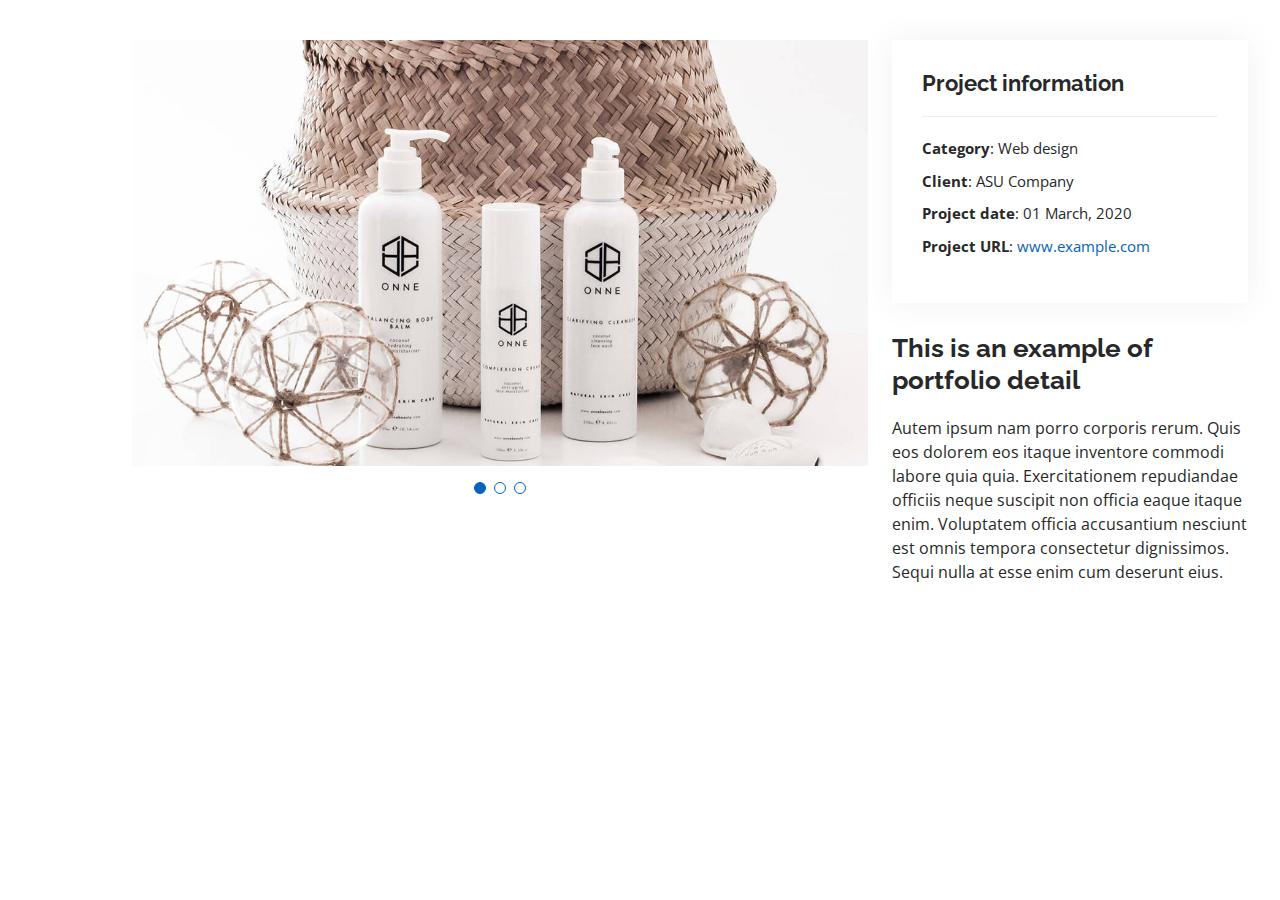
==== portfolio-details.html @ c488047a "added templetes" ====
<!DOCTYPE html>
<html lang="en">

<head>
  <meta charset="utf-8">
  <meta content="width=device-width, initial-scale=1.0" name="viewport">

  <title>Portfolio Details - Personal Bootstrap Template</title>
  <meta content="" name="description">
  <meta content="" name="keywords">

  <!-- Favicons -->
  <link href="assets/img/favicon.png" rel="icon">
  <link href="assets/img/apple-touch-icon.png" rel="apple-touch-icon">

  <!-- Google Fonts -->
  <link href="https://fonts.googleapis.com/css?family=Open+Sans:300,300i,400,400i,600,600i,700,700i|Raleway:300,300i,400,400i,500,500i,600,600i,700,700i|Poppins:300,300i,400,400i,500,500i,600,600i,700,700i" rel="stylesheet">

  <!-- Vendor CSS Files -->
  <link href="assets/vendor/aos/aos.css" rel="stylesheet">
  <link href="assets/vendor/bootstrap/css/bootstrap.min.css" rel="stylesheet">
  <link href="assets/vendor/bootstrap-icons/bootstrap-icons.css" rel="stylesheet">
  <link href="assets/vendor/boxicons/css/boxicons.min.css" rel="stylesheet">
  <link href="assets/vendor/glightbox/css/glightbox.min.css" rel="stylesheet">
  <link href="assets/vendor/swiper/swiper-bundle.min.css" rel="stylesheet">

  <!-- Template Main CSS File -->
  <link href="assets/css/style.css" rel="stylesheet">

  <!-- =======================================================
  * Template Name: MyResume - v4.7.0
  * Template URL: https://bootstrapmade.com/free-html-bootstrap-template-my-resume/
  * Author: BootstrapMade.com
  * License: https://bootstrapmade.com/license/
  ======================================================== -->
</head>

<body>

  <main id="main">

    <!-- ======= Portfolio Details Section ======= -->
    <section id="portfolio-details" class="portfolio-details">
      <div class="container">

        <div class="row gy-4">

          <div class="col-lg-8">
            <div class="portfolio-details-slider swiper">
              <div class="swiper-wrapper align-items-center">

                <div class="swiper-slide">
                  <img src="assets/img/portfolio/portfolio-details-1.jpg" alt="">
                </div>

                <div class="swiper-slide">
                  <img src="assets/img/portfolio/portfolio-details-2.jpg" alt="">
                </div>

                <div class="swiper-slide">
                  <img src="assets/img/portfolio/portfolio-details-3.jpg" alt="">
                </div>

              </div>
              <div class="swiper-pagination"></div>
            </div>
          </div>

          <div class="col-lg-4">
            <div class="portfolio-info">
              <h3>Project information</h3>
              <ul>
                <li><strong>Category</strong>: Web design</li>
                <li><strong>Client</strong>: ASU Company</li>
                <li><strong>Project date</strong>: 01 March, 2020</li>
                <li><strong>Project URL</strong>: <a href="#">www.example.com</a></li>
              </ul>
            </div>
            <div class="portfolio-description">
              <h2>This is an example of portfolio detail</h2>
              <p>
                Autem ipsum nam porro corporis rerum. Quis eos dolorem eos itaque inventore commodi labore quia quia. Exercitationem repudiandae officiis neque suscipit non officia eaque itaque enim. Voluptatem officia accusantium nesciunt est omnis tempora consectetur dignissimos. Sequi nulla at esse enim cum deserunt eius.
              </p>
            </div>
          </div>

        </div>

      </div>
    </section><!-- End Portfolio Details Section -->

  </main><!-- End #main -->

  <div id="preloader"></div>
  <a href="#" class="back-to-top d-flex align-items-center justify-content-center"><i class="bi bi-arrow-up-short"></i></a>

  <!-- Vendor JS Files -->
  <script src="assets/vendor/purecounter/purecounter.js"></script>
  <script src="assets/vendor/aos/aos.js"></script>
  <script src="assets/vendor/bootstrap/js/bootstrap.bundle.min.js"></script>
  <script src="assets/vendor/glightbox/js/glightbox.min.js"></script>
  <script src="assets/vendor/isotope-layout/isotope.pkgd.min.js"></script>
  <script src="assets/vendor/swiper/swiper-bundle.min.js"></script>
  <script src="assets/vendor/typed.js/typed.min.js"></script>
  <script src="assets/vendor/waypoints/noframework.waypoints.js"></script>
  <script src="assets/vendor/php-email-form/validate.js"></script>

  <!-- Template Main JS File -->
  <script src="assets/js/main.js"></script>

</body>

</html>
---- assets/css/style.css ----
/**
* Template Name: MyResume - v4.7.0
* Template URL: https://bootstrapmade.com/free-html-bootstrap-template-my-resume/
* Author: BootstrapMade.com
* License: https://bootstrapmade.com/license/
*/

/*--------------------------------------------------------------
# General
--------------------------------------------------------------*/
body {
  font-family: "Open Sans", sans-serif;
  color: #272829;
}

a {
  color: #0563bb;
  text-decoration: none;
}

a:hover {
  color: #067ded;
  text-decoration: none;
}

h1, h2, h3, h4, h5, h6 {
  font-family: "Raleway", sans-serif;
}

/*--------------------------------------------------------------
# Back to top button
--------------------------------------------------------------*/
.back-to-top {
  position: fixed;
  visibility: hidden;
  opacity: 0;
  right: 15px;
  bottom: 15px;
  z-index: 996;
  background: #0563bb;
  width: 40px;
  height: 40px;
  border-radius: 50px;
  transition: all 0.4s;
}
.back-to-top i {
  font-size: 28px;
  color: #fff;
  line-height: 0;
}
.back-to-top:hover {
  background: #0678e3;
  color: #fff;
}
.back-to-top.active {
  visibility: visible;
  opacity: 1;
}

/*--------------------------------------------------------------
# Preloader
--------------------------------------------------------------*/
#preloader {
  position: fixed;
  top: 0;
  left: 0;
  right: 0;
  bottom: 0;
  z-index: 9999;
  overflow: hidden;
  background: #fff;
}

#preloader:before {
  content: "";
  position: fixed;
  top: calc(50% - 30px);
  left: calc(50% - 30px);
  border: 6px solid #0563bb;
  border-top-color: #fff;
  border-bottom-color: #fff;
  border-radius: 50%;
  width: 60px;
  height: 60px;
  -webkit-animation: animate-preloader 1s linear infinite;
  animation: animate-preloader 1s linear infinite;
}

@-webkit-keyframes animate-preloader {
  0% {
    transform: rotate(0deg);
  }
  100% {
    transform: rotate(360deg);
  }
}

@keyframes animate-preloader {
  0% {
    transform: rotate(0deg);
  }
  100% {
    transform: rotate(360deg);
  }
}
/*--------------------------------------------------------------
# Disable aos animation delay on mobile devices
--------------------------------------------------------------*/
@media screen and (max-width: 768px) {
  [data-aos-delay] {
    transition-delay: 0 !important;
  }
}
/*--------------------------------------------------------------
# Header
--------------------------------------------------------------*/
#header {
  position: fixed;
  top: 0;
  left: 0;
  bottom: 0;
  z-index: 9997;
  transition: all 0.5s;
  padding: 15px;
  overflow-y: auto;
}
@media (max-width: 992px) {
  #header {
    width: 300px;
    background: #fff;
    border-right: 1px solid #e6e9ec;
    left: -300px;
  }
}

@media (min-width: 992px) {
  #main {
    margin-left: 100px;
  }
}
/*--------------------------------------------------------------
# Navigation Menu
--------------------------------------------------------------*/
/**
* Desktop Navigation 
*/
.nav-menu {
  padding: 0;
  display: block;
}
.nav-menu * {
  margin: 0;
  padding: 0;
  list-style: none;
}
.nav-menu > ul > li {
  position: relative;
  white-space: nowrap;
}
.nav-menu a, .nav-menu a:focus {
  display: flex;
  align-items: center;
  color: #45505b;
  padding: 10px 18px;
  margin-bottom: 8px;
  transition: 0.3s;
  font-size: 15px;
  border-radius: 50px;
  background: #f2f3f5;
  height: 56px;
  width: 100%;
  overflow: hidden;
  transition: 0.3s;
}
.nav-menu a i, .nav-menu a:focus i {
  font-size: 20px;
}
.nav-menu a span, .nav-menu a:focus span {
  padding: 0 5px 0 7px;
  color: #45505b;
}
@media (min-width: 992px) {
  .nav-menu a, .nav-menu a:focus {
    width: 56px;
  }
  .nav-menu a span, .nav-menu a:focus span {
    display: none;
    color: #fff;
  }
}
.nav-menu a:hover, .nav-menu .active, .nav-menu .active:focus, .nav-menu li:hover > a {
  color: #fff;
  background: #0563bb;
}
.nav-menu a:hover span, .nav-menu .active span, .nav-menu .active:focus span, .nav-menu li:hover > a span {
  color: #fff;
}
.nav-menu a:hover, .nav-menu li:hover > a {
  width: 100%;
  color: #fff;
}
.nav-menu a:hover span, .nav-menu li:hover > a span {
  display: block;
}

/**
* Mobile Navigation 
*/
.mobile-nav-toggle {
  position: fixed;
  right: 10px;
  top: 10px;
  z-index: 9998;
  border: 0;
  background: none;
  font-size: 28px;
  transition: all 0.4s;
  outline: none !important;
  line-height: 0;
  cursor: pointer;
  border-radius: 50px;
  padding: 5px;
}
.mobile-nav-toggle i {
  color: #45505b;
}

.mobile-nav-active {
  overflow: hidden;
}
.mobile-nav-active #header {
  left: 0;
}
.mobile-nav-active .mobile-nav-toggle {
  color: #fff;
  background-color: #0563bb;
}

/*--------------------------------------------------------------
# Hero Section
--------------------------------------------------------------*/
#hero {
  width: 100%;
  height: 100vh;
  background: url("../img/hero-bg.jpg") top right no-repeat;
  background-size: cover;
  position: relative;
}
@media (min-width: 992px) {
  #hero {
    padding-left: 160px;
  }
}
#hero:before {
  content: "";
  background: rgba(255, 255, 255, 0.8);
  position: absolute;
  bottom: 0;
  top: 0;
  left: 0;
  right: 0;
}
#hero h1 {
  margin: 0;
  font-size: 64px;
  font-weight: 700;
  line-height: 56px;
  color: #45505b;
}
#hero p {
  color: #45505b;
  margin: 15px 0 0 0;
  font-size: 26px;
  font-family: "Poppins", sans-serif;
}
#hero p span {
  color: #0563bb;
  letter-spacing: 1px;
}
#hero .social-links {
  margin-top: 30px;
}
#hero .social-links a {
  font-size: 24px;
  display: inline-block;
  color: #45505b;
  line-height: 1;
  margin-right: 20px;
  transition: 0.3s;
}
#hero .social-links a:hover {
  color: #0563bb;
}
@media (max-width: 992px) {
  #hero {
    text-align: center;
  }
  #hero h1 {
    font-size: 32px;
    line-height: 36px;
  }
  #hero p {
    margin-top: 10px;
    font-size: 20px;
    line-height: 24px;
  }
}

/*--------------------------------------------------------------
# Sections General
--------------------------------------------------------------*/
section {
  padding: 60px 0;
  overflow: hidden;
}

.section-title {
  text-align: center;
  padding-bottom: 30px;
}
.section-title h2 {
  font-size: 32px;
  font-weight: bold;
  text-transform: uppercase;
  margin-bottom: 20px;
  padding-bottom: 20px;
  position: relative;
  color: #45505b;
}
.section-title h2::before {
  content: "";
  position: absolute;
  display: block;
  width: 120px;
  height: 1px;
  background: #ddd;
  bottom: 1px;
  left: calc(50% - 60px);
}
.section-title h2::after {
  content: "";
  position: absolute;
  display: block;
  width: 40px;
  height: 3px;
  background: #0563bb;
  bottom: 0;
  left: calc(50% - 20px);
}
.section-title p {
  margin-bottom: 0;
}

/*--------------------------------------------------------------
# About
--------------------------------------------------------------*/
.about .content h3 {
  font-weight: 700;
  font-size: 26px;
  color: #728394;
}
.about .content ul {
  list-style: none;
  padding: 0;
}
.about .content ul li {
  margin-bottom: 20px;
  display: flex;
  align-items: center;
}
.about .content ul strong {
  margin-right: 10px;
}
.about .content ul i {
  font-size: 16px;
  margin-right: 5px;
  color: #0563bb;
  line-height: 0;
}
.about .content p:last-child {
  margin-bottom: 0;
}

/*--------------------------------------------------------------
# Facts
--------------------------------------------------------------*/
.facts .count-box {
  padding: 30px 30px 25px 30px;
  margin-top: 30px;
  width: 100%;
  position: relative;
  text-align: center;
  background: #fff;
}
.facts .count-box i {
  position: absolute;
  top: -25px;
  left: 50%;
  transform: translateX(-50%);
  font-size: 24px;
  background: #0563bb;
  color: #fff;
  border-radius: 50px;
  display: inline-flex;
  align-items: center;
  justify-content: center;
  width: 48px;
  height: 48px;
}
.facts .count-box span {
  font-size: 36px;
  display: block;
  font-weight: 600;
  color: #011426;
}
.facts .count-box p {
  padding: 0;
  margin: 0;
  font-family: "Raleway", sans-serif;
  font-size: 14px;
}

/*--------------------------------------------------------------
# Akills
--------------------------------------------------------------*/
.skills .progress {
  height: 60px;
  display: block;
  background: none;
  border-radius: 0;
}
.skills .progress .skill {
  padding: 10px 0;
  margin: 0;
  text-transform: uppercase;
  display: block;
  font-weight: 600;
  font-family: "Poppins", sans-serif;
  color: #45505b;
}
.skills .progress .skill .val {
  float: right;
  font-style: normal;
}
.skills .progress-bar-wrap {
  background: #f2f3f5;
}
.skills .progress-bar {
  width: 1px;
  height: 10px;
  transition: 0.9s;
  background-color: #0563bb;
}

/*--------------------------------------------------------------
# Resume
--------------------------------------------------------------*/
.resume .resume-title {
  font-size: 26px;
  font-weight: 700;
  margin-top: 20px;
  margin-bottom: 20px;
  color: #45505b;
}
.resume .resume-item {
  padding: 0 0 20px 20px;
  margin-top: -2px;
  border-left: 2px solid #0563bb;
  position: relative;
}
.resume .resume-item h4 {
  line-height: 18px;
  font-size: 18px;
  font-weight: 600;
  text-transform: uppercase;
  font-family: "Poppins", sans-serif;
  color: #0563bb;
  margin-bottom: 10px;
}
.resume .resume-item h5 {
  font-size: 16px;
  background: #f7f8f9;
  padding: 5px 15px;
  display: inline-block;
  font-weight: 600;
  margin-bottom: 10px;
}
.resume .resume-item ul {
  padding-left: 20px;
}
.resume .resume-item ul li {
  padding-bottom: 10px;
}
.resume .resume-item:last-child {
  padding-bottom: 0;
}
.resume .resume-item::before {
  content: "";
  position: absolute;
  width: 16px;
  height: 16px;
  border-radius: 50px;
  left: -9px;
  top: 0;
  background: #fff;
  border: 2px solid #0563bb;
}

/*--------------------------------------------------------------
# Portfolio
--------------------------------------------------------------*/
.portfolio .portfolio-item {
  margin-bottom: 30px;
}
.portfolio #portfolio-flters {
  padding: 0;
  margin: 0 auto 25px auto;
  list-style: none;
  text-align: center;
  background: #fff;
  border-radius: 50px;
  padding: 2px 15px;
}
.portfolio #portfolio-flters li {
  cursor: pointer;
  display: inline-block;
  padding: 10px 15px;
  font-size: 14px;
  font-weight: 600;
  line-height: 1;
  text-transform: uppercase;
  color: #272829;
  margin-bottom: 5px;
  transition: all 0.3s ease-in-out;
}
.portfolio #portfolio-flters li:hover, .portfolio #portfolio-flters li.filter-active {
  color: #0563bb;
}
.portfolio #portfolio-flters li:last-child {
  margin-right: 0;
}
.portfolio .portfolio-wrap {
  transition: 0.3s;
  position: relative;
  overflow: hidden;
  z-index: 1;
  background: rgba(69, 80, 91, 0.8);
}
.portfolio .portfolio-wrap::before {
  content: "";
  background: rgba(255, 255, 255, 0.7);
  position: absolute;
  left: 30px;
  right: 30px;
  top: 30px;
  bottom: 30px;
  transition: all ease-in-out 0.3s;
  z-index: 2;
  opacity: 0;
}
.portfolio .portfolio-wrap .portfolio-info {
  opacity: 0;
  position: absolute;
  top: 0;
  left: 0;
  right: 0;
  bottom: 0;
  text-align: center;
  z-index: 3;
  transition: all ease-in-out 0.3s;
  display: flex;
  flex-direction: column;
  justify-content: center;
  align-items: center;
}
.portfolio .portfolio-wrap .portfolio-info::before {
  display: block;
  content: "";
  width: 48px;
  height: 48px;
  position: absolute;
  top: 35px;
  left: 35px;
  border-top: 3px solid #d7dce1;
  border-left: 3px solid #d7dce1;
  transition: all 0.5s ease 0s;
  z-index: 9994;
}
.portfolio .portfolio-wrap .portfolio-info::after {
  display: block;
  content: "";
  width: 48px;
  height: 48px;
  position: absolute;
  bottom: 35px;
  right: 35px;
  border-bottom: 3px solid #d7dce1;
  border-right: 3px solid #d7dce1;
  transition: all 0.5s ease 0s;
  z-index: 9994;
}
.portfolio .portfolio-wrap .portfolio-info h4 {
  font-size: 20px;
  color: #45505b;
  font-weight: 600;
}
.portfolio .portfolio-wrap .portfolio-info p {
  color: #45505b;
  font-size: 14px;
  text-transform: uppercase;
  padding: 0;
  margin: 0;
}
.portfolio .portfolio-wrap .portfolio-links {
  text-align: center;
  z-index: 4;
}
.portfolio .portfolio-wrap .portfolio-links a {
  color: #45505b;
  margin: 0 2px;
  font-size: 28px;
  display: inline-block;
  transition: 0.3s;
}
.portfolio .portfolio-wrap .portfolio-links a:hover {
  color: #148af9;
}
.portfolio .portfolio-wrap:hover::before {
  top: 0;
  left: 0;
  right: 0;
  bottom: 0;
  opacity: 1;
}
.portfolio .portfolio-wrap:hover .portfolio-info {
  opacity: 1;
}
.portfolio .portfolio-wrap:hover .portfolio-info::before {
  top: 15px;
  left: 15px;
}
.portfolio .portfolio-wrap:hover .portfolio-info::after {
  bottom: 15px;
  right: 15px;
}

/*--------------------------------------------------------------
# Portfolio Details
--------------------------------------------------------------*/
.portfolio-details {
  padding-top: 40px;
}
.portfolio-details .portfolio-details-slider img {
  width: 100%;
}
.portfolio-details .portfolio-details-slider .swiper-pagination {
  margin-top: 20px;
  position: relative;
}
.portfolio-details .portfolio-details-slider .swiper-pagination .swiper-pagination-bullet {
  width: 12px;
  height: 12px;
  background-color: #fff;
  opacity: 1;
  border: 1px solid #0563bb;
}
.portfolio-details .portfolio-details-slider .swiper-pagination .swiper-pagination-bullet-active {
  background-color: #0563bb;
}
.portfolio-details .portfolio-info {
  padding: 30px;
  box-shadow: 0px 0 30px rgba(69, 80, 91, 0.08);
}
.portfolio-details .portfolio-info h3 {
  font-size: 22px;
  font-weight: 700;
  margin-bottom: 20px;
  padding-bottom: 20px;
  border-bottom: 1px solid #eee;
}
.portfolio-details .portfolio-info ul {
  list-style: none;
  padding: 0;
  font-size: 15px;
}
.portfolio-details .portfolio-info ul li + li {
  margin-top: 10px;
}
.portfolio-details .portfolio-description {
  padding-top: 30px;
}
.portfolio-details .portfolio-description h2 {
  font-size: 26px;
  font-weight: 700;
  margin-bottom: 20px;
}
.portfolio-details .portfolio-description p {
  padding: 0;
}

/*--------------------------------------------------------------
# Services
--------------------------------------------------------------*/
.services .icon-box {
  text-align: center;
  padding: 70px 20px 80px 20px;
  transition: all ease-in-out 0.3s;
  background: #fff;
  box-shadow: 0px 5px 90px 0px rgba(110, 123, 131, 0.05);
}
.services .icon-box .icon {
  margin: 0 auto;
  width: 100px;
  height: 100px;
  display: flex;
  align-items: center;
  justify-content: center;
  transition: ease-in-out 0.3s;
  position: relative;
}
.services .icon-box .icon i {
  font-size: 36px;
  transition: 0.5s;
  position: relative;
}
.services .icon-box .icon svg {
  position: absolute;
  top: 0;
  left: 0;
}
.services .icon-box .icon svg path {
  transition: 0.5s;
  fill: #f5f5f5;
}
.services .icon-box h4 {
  font-weight: 600;
  margin: 10px 0 15px 0;
  font-size: 22px;
}
.services .icon-box h4 a {
  color: #45505b;
  transition: ease-in-out 0.3s;
}
.services .icon-box p {
  line-height: 24px;
  font-size: 14px;
  margin-bottom: 0;
}
.services .icon-box:hover {
  border-color: #fff;
  box-shadow: 0px 0 35px 0 rgba(0, 0, 0, 0.08);
}
.services .iconbox-blue i {
  color: #47aeff;
}
.services .iconbox-blue:hover .icon i {
  color: #fff;
}
.services .iconbox-blue:hover .icon path {
  fill: #47aeff;
}
.services .iconbox-orange i {
  color: #ffa76e;
}
.services .iconbox-orange:hover .icon i {
  color: #fff;
}
.services .iconbox-orange:hover .icon path {
  fill: #ffa76e;
}
.services .iconbox-pink i {
  color: #e80368;
}
.services .iconbox-pink:hover .icon i {
  color: #fff;
}
.services .iconbox-pink:hover .icon path {
  fill: #e80368;
}
.services .iconbox-yellow i {
  color: #ffbb2c;
}
.services .iconbox-yellow:hover .icon i {
  color: #fff;
}
.services .iconbox-yellow:hover .icon path {
  fill: #ffbb2c;
}
.services .iconbox-red i {
  color: #ff5828;
}
.services .iconbox-red:hover .icon i {
  color: #fff;
}
.services .iconbox-red:hover .icon path {
  fill: #ff5828;
}
.services .iconbox-teal i {
  color: #11dbcf;
}
.services .iconbox-teal:hover .icon i {
  color: #fff;
}
.services .iconbox-teal:hover .icon path {
  fill: #11dbcf;
}

/*--------------------------------------------------------------
# Testimonials
--------------------------------------------------------------*/
.testimonials .section-header {
  margin-bottom: 40px;
}
.testimonials .testimonials-carousel, .testimonials .testimonials-slider {
  overflow: hidden;
}
.testimonials .testimonial-item {
  text-align: center;
}
.testimonials .testimonial-item .testimonial-img {
  width: 120px;
  border-radius: 50%;
  border: 4px solid #fff;
  margin: 0 auto;
}
.testimonials .testimonial-item h3 {
  font-size: 20px;
  font-weight: bold;
  margin: 10px 0 5px 0;
  color: #111;
}
.testimonials .testimonial-item h4 {
  font-size: 14px;
  color: #999;
  margin: 0 0 15px 0;
}
.testimonials .testimonial-item .quote-icon-left, .testimonials .testimonial-item .quote-icon-right {
  color: #90c8fc;
  font-size: 26px;
}
.testimonials .testimonial-item .quote-icon-left {
  display: inline-block;
  left: -5px;
  position: relative;
}
.testimonials .testimonial-item .quote-icon-right {
  display: inline-block;
  right: -5px;
  position: relative;
  top: 10px;
}
.testimonials .testimonial-item p {
  font-style: italic;
  margin: 0 auto 15px auto;
}
.testimonials .swiper-pagination {
  margin-top: 20px;
  position: relative;
}
.testimonials .swiper-pagination .swiper-pagination-bullet {
  width: 12px;
  height: 12px;
  background-color: #fff;
  opacity: 1;
  border: 1px solid #0563bb;
}
.testimonials .swiper-pagination .swiper-pagination-bullet-active {
  background-color: #0563bb;
}
@media (min-width: 992px) {
  .testimonials .testimonial-item p {
    width: 80%;
  }
}

/*--------------------------------------------------------------
# Contact
--------------------------------------------------------------*/
.contact .info {
  width: 100%;
  background: #fff;
}
.contact .info i {
  font-size: 20px;
  color: #0563bb;
  float: left;
  width: 44px;
  height: 44px;
  background: #eef7ff;
  display: flex;
  justify-content: center;
  align-items: center;
  border-radius: 50px;
  transition: all 0.3s ease-in-out;
}
.contact .info h4 {
  padding: 0 0 0 60px;
  font-size: 22px;
  font-weight: 600;
  margin-bottom: 5px;
  color: #45505b;
}
.contact .info p {
  padding: 0 0 0 60px;
  margin-bottom: 0;
  font-size: 14px;
  color: #728394;
}
.contact .info .email, .contact .info .phone {
  margin-top: 40px;
}
.contact .info .email:hover i, .contact .info .address:hover i, .contact .info .phone:hover i {
  background: #0563bb;
  color: #fff;
}
.contact .php-email-form {
  width: 100%;
  background: #fff;
}
.contact .php-email-form .form-group {
  padding-bottom: 8px;
}
.contact .php-email-form .error-message {
  display: none;
  color: #fff;
  background: #ed3c0d;
  text-align: left;
  padding: 15px;
  font-weight: 600;
}
.contact .php-email-form .error-message br + br {
  margin-top: 25px;
}
.contact .php-email-form .sent-message {
  display: none;
  color: #fff;
  background: #18d26e;
  text-align: center;
  padding: 15px;
  font-weight: 600;
}
.contact .php-email-form .loading {
  display: none;
  background: #fff;
  text-align: center;
  padding: 15px;
}
.contact .php-email-form .loading:before {
  content: "";
  display: inline-block;
  border-radius: 50%;
  width: 24px;
  height: 24px;
  margin: 0 10px -6px 0;
  border: 3px solid #18d26e;
  border-top-color: #eee;
  -webkit-animation: animate-loading 1s linear infinite;
  animation: animate-loading 1s linear infinite;
}
.contact .php-email-form input, .contact .php-email-form textarea {
  border-radius: 4px;
  box-shadow: none;
  font-size: 14px;
}
.contact .php-email-form input {
  height: 44px;
}
.contact .php-email-form textarea {
  padding: 10px 12px;
}
.contact .php-email-form button[type=submit] {
  background: #0563bb;
  border: 0;
  padding: 10px 35px;
  color: #fff;
  transition: 0.4s;
  border-radius: 50px;
}
.contact .php-email-form button[type=submit]:hover {
  background: #0678e3;
}
@-webkit-keyframes animate-loading {
  0% {
    transform: rotate(0deg);
  }
  100% {
    transform: rotate(360deg);
  }
}
@keyframes animate-loading {
  0% {
    transform: rotate(0deg);
  }
  100% {
    transform: rotate(360deg);
  }
}

/*--------------------------------------------------------------
# Footer
--------------------------------------------------------------*/
#footer {
  background: #f7f8f9;
  color: #45505b;
  font-size: 14px;
  text-align: center;
  padding: 30px 0;
}
#footer h3 {
  font-size: 36px;
  font-weight: 700;
  position: relative;
  font-family: "Poppins", sans-serif;
  padding: 0;
  margin: 0 0 15px 0;
}
#footer p {
  font-size: 15;
  font-style: italic;
  padding: 0;
  margin: 0 0 40px 0;
}
#footer .social-links {
  margin: 0 0 40px 0;
}
#footer .social-links a {
  font-size: 18px;
  display: inline-block;
  background: #0563bb;
  color: #fff;
  line-height: 1;
  padding: 8px 0;
  margin-right: 4px;
  border-radius: 50%;
  text-align: center;
  width: 36px;
  height: 36px;
  transition: 0.3s;
}
#footer .social-links a:hover {
  background: #0678e3;
  color: #fff;
  text-decoration: none;
}
#footer .copyright {
  margin: 0 0 5px 0;
}
#footer .credits {
  font-size: 13px;
}
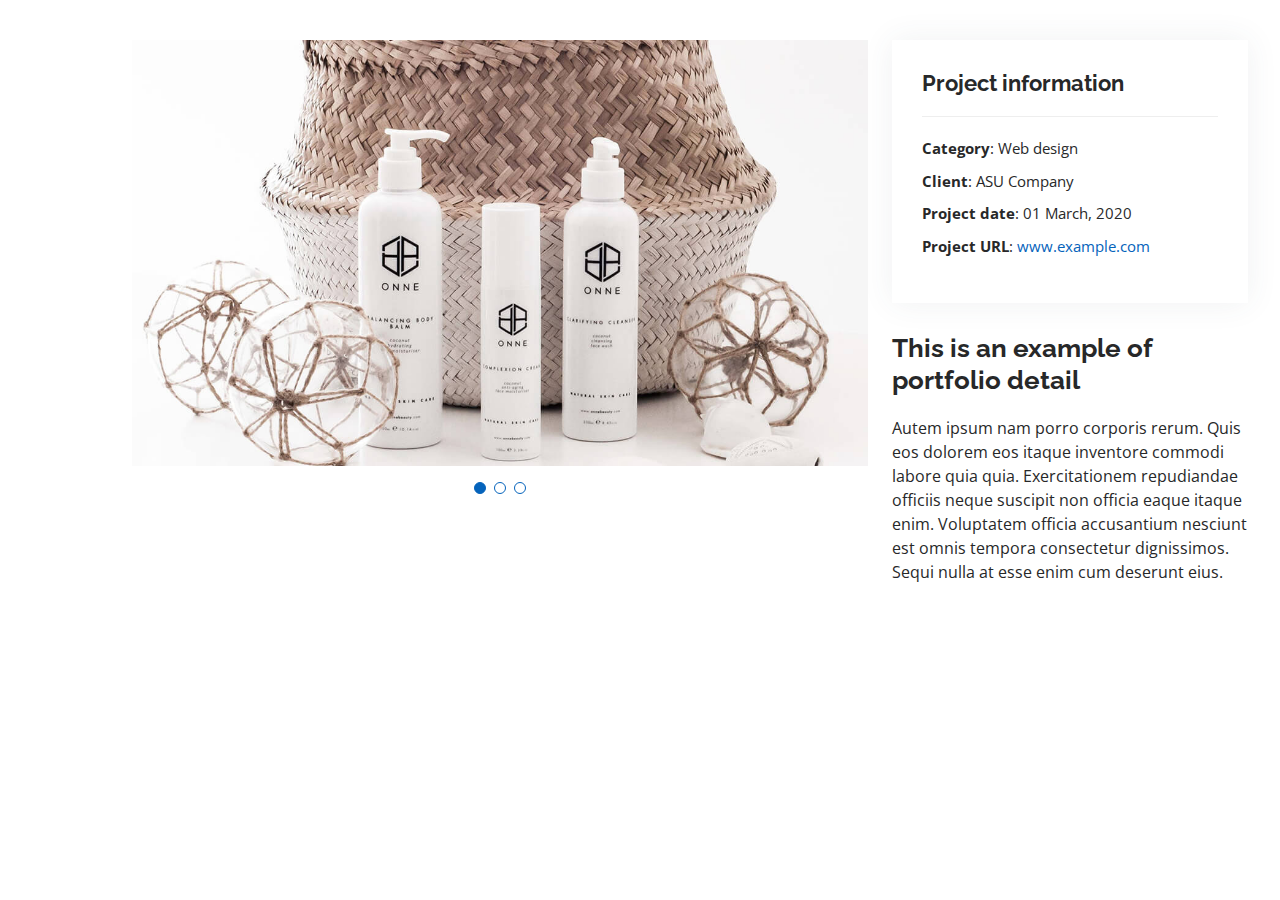
==== commit 35bff163: "Edited all the information and uploaded the resume" ====
--- a/portfolio-details.html
+++ b/portfolio-details.html
@@ -5,16 +5,18 @@
   <meta charset="utf-8">
   <meta content="width=device-width, initial-scale=1.0" name="viewport">
 
-  <title>Portfolio Details - Personal Bootstrap Template</title>
+  <title>Portfolio Details</title>
   <meta content="" name="description">
   <meta content="" name="keywords">
 
   <!-- Favicons -->
-  <link href="assets/img/favicon.png" rel="icon">
-  <link href="assets/img/apple-touch-icon.png" rel="apple-touch-icon">
+  <link href="assets/img/photos/logo.png" rel="icon">
+  <link href="assets/img/photos/logo.png" rel="apple-touch-icon">
 
   <!-- Google Fonts -->
-  <link href="https://fonts.googleapis.com/css?family=Open+Sans:300,300i,400,400i,600,600i,700,700i|Raleway:300,300i,400,400i,500,500i,600,600i,700,700i|Poppins:300,300i,400,400i,500,500i,600,600i,700,700i" rel="stylesheet">
+  <link
+    href="https://fonts.googleapis.com/css?family=Open+Sans:300,300i,400,400i,600,600i,700,700i|Raleway:300,300i,400,400i,500,500i,600,600i,700,700i|Poppins:300,300i,400,400i,500,500i,600,600i,700,700i"
+    rel="stylesheet">
 
   <!-- Vendor CSS Files -->
   <link href="assets/vendor/aos/aos.css" rel="stylesheet">
@@ -79,7 +81,10 @@
             <div class="portfolio-description">
               <h2>This is an example of portfolio detail</h2>
               <p>
-                Autem ipsum nam porro corporis rerum. Quis eos dolorem eos itaque inventore commodi labore quia quia. Exercitationem repudiandae officiis neque suscipit non officia eaque itaque enim. Voluptatem officia accusantium nesciunt est omnis tempora consectetur dignissimos. Sequi nulla at esse enim cum deserunt eius.
+                Autem ipsum nam porro corporis rerum. Quis eos dolorem eos itaque inventore commodi labore quia quia.
+                Exercitationem repudiandae officiis neque suscipit non officia eaque itaque enim. Voluptatem officia
+                accusantium nesciunt est omnis tempora consectetur dignissimos. Sequi nulla at esse enim cum deserunt
+                eius.
               </p>
             </div>
           </div>
@@ -92,7 +97,8 @@
   </main><!-- End #main -->
 
   <div id="preloader"></div>
-  <a href="#" class="back-to-top d-flex align-items-center justify-content-center"><i class="bi bi-arrow-up-short"></i></a>
+  <a href="#" class="back-to-top d-flex align-items-center justify-content-center"><i
+      class="bi bi-arrow-up-short"></i></a>
 
   <!-- Vendor JS Files -->
   <script src="assets/vendor/purecounter/purecounter.js"></script>
--- a/assets/css/style.css
+++ b/assets/css/style.css
@@ -23,7 +23,12 @@
   text-decoration: none;
 }
 
-h1, h2, h3, h4, h5, h6 {
+h1,
+h2,
+h3,
+h4,
+h5,
+h6 {
   font-family: "Raleway", sans-serif;
 }
 
@@ -43,15 +48,18 @@
   border-radius: 50px;
   transition: all 0.4s;
 }
+
 .back-to-top i {
   font-size: 28px;
   color: #fff;
   line-height: 0;
 }
+
 .back-to-top:hover {
   background: #0678e3;
   color: #fff;
 }
+
 .back-to-top.active {
   visibility: visible;
   opacity: 1;
@@ -90,6 +98,7 @@
   0% {
     transform: rotate(0deg);
   }
+
   100% {
     transform: rotate(360deg);
   }
@@ -99,10 +108,12 @@
   0% {
     transform: rotate(0deg);
   }
+
   100% {
     transform: rotate(360deg);
   }
 }
+
 /*--------------------------------------------------------------
 # Disable aos animation delay on mobile devices
 --------------------------------------------------------------*/
@@ -111,6 +122,7 @@
     transition-delay: 0 !important;
   }
 }
+
 /*--------------------------------------------------------------
 # Header
 --------------------------------------------------------------*/
@@ -124,6 +136,7 @@
   padding: 15px;
   overflow-y: auto;
 }
+
 @media (max-width: 992px) {
   #header {
     width: 300px;
@@ -138,6 +151,7 @@
     margin-left: 100px;
   }
 }
+
 /*--------------------------------------------------------------
 # Navigation Menu
 --------------------------------------------------------------*/
@@ -148,16 +162,20 @@
   padding: 0;
   display: block;
 }
+
 .nav-menu * {
   margin: 0;
   padding: 0;
   list-style: none;
 }
-.nav-menu > ul > li {
+
+.nav-menu>ul>li {
   position: relative;
   white-space: nowrap;
 }
-.nav-menu a, .nav-menu a:focus {
+
+.nav-menu a,
+.nav-menu a:focus {
   display: flex;
   align-items: center;
   color: #45505b;
@@ -172,34 +190,55 @@
   overflow: hidden;
   transition: 0.3s;
 }
-.nav-menu a i, .nav-menu a:focus i {
+
+.nav-menu a i,
+.nav-menu a:focus i {
   font-size: 20px;
 }
-.nav-menu a span, .nav-menu a:focus span {
+
+.nav-menu a span,
+.nav-menu a:focus span {
   padding: 0 5px 0 7px;
   color: #45505b;
 }
+
 @media (min-width: 992px) {
-  .nav-menu a, .nav-menu a:focus {
+
+  .nav-menu a,
+  .nav-menu a:focus {
     width: 56px;
   }
-  .nav-menu a span, .nav-menu a:focus span {
+
+  .nav-menu a span,
+  .nav-menu a:focus span {
     display: none;
     color: #fff;
   }
 }
-.nav-menu a:hover, .nav-menu .active, .nav-menu .active:focus, .nav-menu li:hover > a {
+
+.nav-menu a:hover,
+.nav-menu .active,
+.nav-menu .active:focus,
+.nav-menu li:hover>a {
   color: #fff;
   background: #0563bb;
 }
-.nav-menu a:hover span, .nav-menu .active span, .nav-menu .active:focus span, .nav-menu li:hover > a span {
-  color: #fff;
-}
-.nav-menu a:hover, .nav-menu li:hover > a {
+
+.nav-menu a:hover span,
+.nav-menu .active span,
+.nav-menu .active:focus span,
+.nav-menu li:hover>a span {
+  color: #fff;
+}
+
+.nav-menu a:hover,
+.nav-menu li:hover>a {
   width: 100%;
   color: #fff;
 }
-.nav-menu a:hover span, .nav-menu li:hover > a span {
+
+.nav-menu a:hover span,
+.nav-menu li:hover>a span {
   display: block;
 }
 
@@ -221,6 +260,7 @@
   border-radius: 50px;
   padding: 5px;
 }
+
 .mobile-nav-toggle i {
   color: #45505b;
 }
@@ -228,9 +268,11 @@
 .mobile-nav-active {
   overflow: hidden;
 }
+
 .mobile-nav-active #header {
   left: 0;
 }
+
 .mobile-nav-active .mobile-nav-toggle {
   color: #fff;
   background-color: #0563bb;
@@ -242,15 +284,17 @@
 #hero {
   width: 100%;
   height: 100vh;
-  background: url("../img/hero-bg.jpg") top right no-repeat;
+  background: url("../img/photos/hacker.jpg") top right no-repeat;
   background-size: cover;
   position: relative;
 }
+
 @media (min-width: 992px) {
   #hero {
     padding-left: 160px;
   }
 }
+
 #hero:before {
   content: "";
   background: rgba(255, 255, 255, 0.8);
@@ -260,6 +304,7 @@
   left: 0;
   right: 0;
 }
+
 #hero h1 {
   margin: 0;
   font-size: 64px;
@@ -267,19 +312,23 @@
   line-height: 56px;
   color: #45505b;
 }
+
 #hero p {
   color: #45505b;
   margin: 15px 0 0 0;
   font-size: 26px;
   font-family: "Poppins", sans-serif;
 }
+
 #hero p span {
   color: #0563bb;
   letter-spacing: 1px;
 }
+
 #hero .social-links {
   margin-top: 30px;
 }
+
 #hero .social-links a {
   font-size: 24px;
   display: inline-block;
@@ -288,17 +337,21 @@
   margin-right: 20px;
   transition: 0.3s;
 }
+
 #hero .social-links a:hover {
   color: #0563bb;
 }
+
 @media (max-width: 992px) {
   #hero {
     text-align: center;
   }
+
   #hero h1 {
     font-size: 32px;
     line-height: 36px;
   }
+
   #hero p {
     margin-top: 10px;
     font-size: 20px;
@@ -318,6 +371,7 @@
   text-align: center;
   padding-bottom: 30px;
 }
+
 .section-title h2 {
   font-size: 32px;
   font-weight: bold;
@@ -327,6 +381,7 @@
   position: relative;
   color: #45505b;
 }
+
 .section-title h2::before {
   content: "";
   position: absolute;
@@ -337,6 +392,7 @@
   bottom: 1px;
   left: calc(50% - 60px);
 }
+
 .section-title h2::after {
   content: "";
   position: absolute;
@@ -347,6 +403,7 @@
   bottom: 0;
   left: calc(50% - 20px);
 }
+
 .section-title p {
   margin-bottom: 0;
 }
@@ -359,24 +416,29 @@
   font-size: 26px;
   color: #728394;
 }
+
 .about .content ul {
   list-style: none;
   padding: 0;
 }
+
 .about .content ul li {
   margin-bottom: 20px;
   display: flex;
   align-items: center;
 }
+
 .about .content ul strong {
   margin-right: 10px;
 }
+
 .about .content ul i {
   font-size: 16px;
   margin-right: 5px;
   color: #0563bb;
   line-height: 0;
 }
+
 .about .content p:last-child {
   margin-bottom: 0;
 }
@@ -392,6 +454,7 @@
   text-align: center;
   background: #fff;
 }
+
 .facts .count-box i {
   position: absolute;
   top: -25px;
@@ -407,12 +470,14 @@
   width: 48px;
   height: 48px;
 }
+
 .facts .count-box span {
   font-size: 36px;
   display: block;
   font-weight: 600;
   color: #011426;
 }
+
 .facts .count-box p {
   padding: 0;
   margin: 0;
@@ -429,6 +494,7 @@
   background: none;
   border-radius: 0;
 }
+
 .skills .progress .skill {
   padding: 10px 0;
   margin: 0;
@@ -438,13 +504,16 @@
   font-family: "Poppins", sans-serif;
   color: #45505b;
 }
+
 .skills .progress .skill .val {
   float: right;
   font-style: normal;
 }
+
 .skills .progress-bar-wrap {
   background: #f2f3f5;
 }
+
 .skills .progress-bar {
   width: 1px;
   height: 10px;
@@ -462,12 +531,14 @@
   margin-bottom: 20px;
   color: #45505b;
 }
+
 .resume .resume-item {
   padding: 0 0 20px 20px;
   margin-top: -2px;
   border-left: 2px solid #0563bb;
   position: relative;
 }
+
 .resume .resume-item h4 {
   line-height: 18px;
   font-size: 18px;
@@ -477,6 +548,7 @@
   color: #0563bb;
   margin-bottom: 10px;
 }
+
 .resume .resume-item h5 {
   font-size: 16px;
   background: #f7f8f9;
@@ -485,15 +557,19 @@
   font-weight: 600;
   margin-bottom: 10px;
 }
+
 .resume .resume-item ul {
   padding-left: 20px;
 }
+
 .resume .resume-item ul li {
   padding-bottom: 10px;
 }
+
 .resume .resume-item:last-child {
   padding-bottom: 0;
 }
+
 .resume .resume-item::before {
   content: "";
   position: absolute;
@@ -512,6 +588,7 @@
 .portfolio .portfolio-item {
   margin-bottom: 30px;
 }
+
 .portfolio #portfolio-flters {
   padding: 0;
   margin: 0 auto 25px auto;
@@ -521,6 +598,7 @@
   border-radius: 50px;
   padding: 2px 15px;
 }
+
 .portfolio #portfolio-flters li {
   cursor: pointer;
   display: inline-block;
@@ -533,12 +611,16 @@
   margin-bottom: 5px;
   transition: all 0.3s ease-in-out;
 }
-.portfolio #portfolio-flters li:hover, .portfolio #portfolio-flters li.filter-active {
+
+.portfolio #portfolio-flters li:hover,
+.portfolio #portfolio-flters li.filter-active {
   color: #0563bb;
 }
+
 .portfolio #portfolio-flters li:last-child {
   margin-right: 0;
 }
+
 .portfolio .portfolio-wrap {
   transition: 0.3s;
   position: relative;
@@ -546,6 +628,7 @@
   z-index: 1;
   background: rgba(69, 80, 91, 0.8);
 }
+
 .portfolio .portfolio-wrap::before {
   content: "";
   background: rgba(255, 255, 255, 0.7);
@@ -558,6 +641,7 @@
   z-index: 2;
   opacity: 0;
 }
+
 .portfolio .portfolio-wrap .portfolio-info {
   opacity: 0;
   position: absolute;
@@ -573,6 +657,7 @@
   justify-content: center;
   align-items: center;
 }
+
 .portfolio .portfolio-wrap .portfolio-info::before {
   display: block;
   content: "";
@@ -586,6 +671,7 @@
   transition: all 0.5s ease 0s;
   z-index: 9994;
 }
+
 .portfolio .portfolio-wrap .portfolio-info::after {
   display: block;
   content: "";
@@ -599,11 +685,13 @@
   transition: all 0.5s ease 0s;
   z-index: 9994;
 }
+
 .portfolio .portfolio-wrap .portfolio-info h4 {
   font-size: 20px;
   color: #45505b;
   font-weight: 600;
 }
+
 .portfolio .portfolio-wrap .portfolio-info p {
   color: #45505b;
   font-size: 14px;
@@ -611,10 +699,12 @@
   padding: 0;
   margin: 0;
 }
+
 .portfolio .portfolio-wrap .portfolio-links {
   text-align: center;
   z-index: 4;
 }
+
 .portfolio .portfolio-wrap .portfolio-links a {
   color: #45505b;
   margin: 0 2px;
@@ -622,9 +712,11 @@
   display: inline-block;
   transition: 0.3s;
 }
+
 .portfolio .portfolio-wrap .portfolio-links a:hover {
   color: #148af9;
 }
+
 .portfolio .portfolio-wrap:hover::before {
   top: 0;
   left: 0;
@@ -632,13 +724,16 @@
   bottom: 0;
   opacity: 1;
 }
+
 .portfolio .portfolio-wrap:hover .portfolio-info {
   opacity: 1;
 }
+
 .portfolio .portfolio-wrap:hover .portfolio-info::before {
   top: 15px;
   left: 15px;
 }
+
 .portfolio .portfolio-wrap:hover .portfolio-info::after {
   bottom: 15px;
   right: 15px;
@@ -650,13 +745,16 @@
 .portfolio-details {
   padding-top: 40px;
 }
+
 .portfolio-details .portfolio-details-slider img {
   width: 100%;
 }
+
 .portfolio-details .portfolio-details-slider .swiper-pagination {
   margin-top: 20px;
   position: relative;
 }
+
 .portfolio-details .portfolio-details-slider .swiper-pagination .swiper-pagination-bullet {
   width: 12px;
   height: 12px;
@@ -664,13 +762,16 @@
   opacity: 1;
   border: 1px solid #0563bb;
 }
+
 .portfolio-details .portfolio-details-slider .swiper-pagination .swiper-pagination-bullet-active {
   background-color: #0563bb;
 }
+
 .portfolio-details .portfolio-info {
   padding: 30px;
   box-shadow: 0px 0 30px rgba(69, 80, 91, 0.08);
 }
+
 .portfolio-details .portfolio-info h3 {
   font-size: 22px;
   font-weight: 700;
@@ -678,22 +779,27 @@
   padding-bottom: 20px;
   border-bottom: 1px solid #eee;
 }
+
 .portfolio-details .portfolio-info ul {
   list-style: none;
   padding: 0;
   font-size: 15px;
 }
-.portfolio-details .portfolio-info ul li + li {
+
+.portfolio-details .portfolio-info ul li+li {
   margin-top: 10px;
 }
+
 .portfolio-details .portfolio-description {
   padding-top: 30px;
 }
+
 .portfolio-details .portfolio-description h2 {
   font-size: 26px;
   font-weight: 700;
   margin-bottom: 20px;
 }
+
 .portfolio-details .portfolio-description p {
   padding: 0;
 }
@@ -708,6 +814,7 @@
   background: #fff;
   box-shadow: 0px 5px 90px 0px rgba(110, 123, 131, 0.05);
 }
+
 .services .icon-box .icon {
   margin: 0 auto;
   width: 100px;
@@ -718,89 +825,114 @@
   transition: ease-in-out 0.3s;
   position: relative;
 }
+
 .services .icon-box .icon i {
   font-size: 36px;
   transition: 0.5s;
   position: relative;
 }
+
 .services .icon-box .icon svg {
   position: absolute;
   top: 0;
   left: 0;
 }
+
 .services .icon-box .icon svg path {
   transition: 0.5s;
   fill: #f5f5f5;
 }
+
 .services .icon-box h4 {
   font-weight: 600;
   margin: 10px 0 15px 0;
   font-size: 22px;
 }
+
 .services .icon-box h4 a {
   color: #45505b;
   transition: ease-in-out 0.3s;
 }
+
 .services .icon-box p {
   line-height: 24px;
   font-size: 14px;
   margin-bottom: 0;
 }
+
 .services .icon-box:hover {
   border-color: #fff;
   box-shadow: 0px 0 35px 0 rgba(0, 0, 0, 0.08);
 }
+
 .services .iconbox-blue i {
   color: #47aeff;
 }
+
 .services .iconbox-blue:hover .icon i {
   color: #fff;
 }
+
 .services .iconbox-blue:hover .icon path {
   fill: #47aeff;
 }
+
 .services .iconbox-orange i {
   color: #ffa76e;
 }
+
 .services .iconbox-orange:hover .icon i {
   color: #fff;
 }
+
 .services .iconbox-orange:hover .icon path {
   fill: #ffa76e;
 }
+
 .services .iconbox-pink i {
   color: #e80368;
 }
+
 .services .iconbox-pink:hover .icon i {
   color: #fff;
 }
+
 .services .iconbox-pink:hover .icon path {
   fill: #e80368;
 }
+
 .services .iconbox-yellow i {
   color: #ffbb2c;
 }
+
 .services .iconbox-yellow:hover .icon i {
   color: #fff;
 }
+
 .services .iconbox-yellow:hover .icon path {
   fill: #ffbb2c;
 }
+
 .services .iconbox-red i {
   color: #ff5828;
 }
+
 .services .iconbox-red:hover .icon i {
   color: #fff;
 }
+
 .services .iconbox-red:hover .icon path {
   fill: #ff5828;
 }
+
 .services .iconbox-teal i {
   color: #11dbcf;
 }
+
 .services .iconbox-teal:hover .icon i {
   color: #fff;
 }
+
 .services .iconbox-teal:hover .icon path {
   fill: #11dbcf;
 }
@@ -811,52 +943,65 @@
 .testimonials .section-header {
   margin-bottom: 40px;
 }
-.testimonials .testimonials-carousel, .testimonials .testimonials-slider {
+
+.testimonials .testimonials-carousel,
+.testimonials .testimonials-slider {
   overflow: hidden;
 }
+
 .testimonials .testimonial-item {
   text-align: center;
 }
+
 .testimonials .testimonial-item .testimonial-img {
   width: 120px;
   border-radius: 50%;
   border: 4px solid #fff;
   margin: 0 auto;
 }
+
 .testimonials .testimonial-item h3 {
   font-size: 20px;
   font-weight: bold;
   margin: 10px 0 5px 0;
   color: #111;
 }
+
 .testimonials .testimonial-item h4 {
   font-size: 14px;
   color: #999;
   margin: 0 0 15px 0;
 }
-.testimonials .testimonial-item .quote-icon-left, .testimonials .testimonial-item .quote-icon-right {
+
+.testimonials .testimonial-item .quote-icon-left,
+.testimonials .testimonial-item .quote-icon-right {
   color: #90c8fc;
   font-size: 26px;
 }
+
 .testimonials .testimonial-item .quote-icon-left {
   display: inline-block;
   left: -5px;
   position: relative;
 }
+
 .testimonials .testimonial-item .quote-icon-right {
   display: inline-block;
   right: -5px;
   position: relative;
   top: 10px;
 }
+
 .testimonials .testimonial-item p {
   font-style: italic;
   margin: 0 auto 15px auto;
 }
+
 .testimonials .swiper-pagination {
   margin-top: 20px;
   position: relative;
 }
+
 .testimonials .swiper-pagination .swiper-pagination-bullet {
   width: 12px;
   height: 12px;
@@ -864,9 +1009,11 @@
   opacity: 1;
   border: 1px solid #0563bb;
 }
+
 .testimonials .swiper-pagination .swiper-pagination-bullet-active {
   background-color: #0563bb;
 }
+
 @media (min-width: 992px) {
   .testimonials .testimonial-item p {
     width: 80%;
@@ -880,6 +1027,7 @@
   width: 100%;
   background: #fff;
 }
+
 .contact .info i {
   font-size: 20px;
   color: #0563bb;
@@ -893,6 +1041,7 @@
   border-radius: 50px;
   transition: all 0.3s ease-in-out;
 }
+
 .contact .info h4 {
   padding: 0 0 0 60px;
   font-size: 22px;
@@ -900,26 +1049,35 @@
   margin-bottom: 5px;
   color: #45505b;
 }
+
 .contact .info p {
   padding: 0 0 0 60px;
   margin-bottom: 0;
   font-size: 14px;
   color: #728394;
 }
-.contact .info .email, .contact .info .phone {
+
+.contact .info .email,
+.contact .info .phone {
   margin-top: 40px;
 }
-.contact .info .email:hover i, .contact .info .address:hover i, .contact .info .phone:hover i {
+
+.contact .info .email:hover i,
+.contact .info .address:hover i,
+.contact .info .phone:hover i {
   background: #0563bb;
   color: #fff;
 }
+
 .contact .php-email-form {
   width: 100%;
   background: #fff;
 }
+
 .contact .php-email-form .form-group {
   padding-bottom: 8px;
 }
+
 .contact .php-email-form .error-message {
   display: none;
   color: #fff;
@@ -928,9 +1086,11 @@
   padding: 15px;
   font-weight: 600;
 }
-.contact .php-email-form .error-message br + br {
+
+.contact .php-email-form .error-message br+br {
   margin-top: 25px;
 }
+
 .contact .php-email-form .sent-message {
   display: none;
   color: #fff;
@@ -939,12 +1099,14 @@
   padding: 15px;
   font-weight: 600;
 }
+
 .contact .php-email-form .loading {
   display: none;
   background: #fff;
   text-align: center;
   padding: 15px;
 }
+
 .contact .php-email-form .loading:before {
   content: "";
   display: inline-block;
@@ -957,17 +1119,22 @@
   -webkit-animation: animate-loading 1s linear infinite;
   animation: animate-loading 1s linear infinite;
 }
-.contact .php-email-form input, .contact .php-email-form textarea {
+
+.contact .php-email-form input,
+.contact .php-email-form textarea {
   border-radius: 4px;
   box-shadow: none;
   font-size: 14px;
 }
+
 .contact .php-email-form input {
   height: 44px;
 }
+
 .contact .php-email-form textarea {
   padding: 10px 12px;
 }
+
 .contact .php-email-form button[type=submit] {
   background: #0563bb;
   border: 0;
@@ -976,21 +1143,26 @@
   transition: 0.4s;
   border-radius: 50px;
 }
+
 .contact .php-email-form button[type=submit]:hover {
   background: #0678e3;
 }
+
 @-webkit-keyframes animate-loading {
   0% {
     transform: rotate(0deg);
   }
+
   100% {
     transform: rotate(360deg);
   }
 }
+
 @keyframes animate-loading {
   0% {
     transform: rotate(0deg);
   }
+
   100% {
     transform: rotate(360deg);
   }
@@ -1006,6 +1178,7 @@
   text-align: center;
   padding: 30px 0;
 }
+
 #footer h3 {
   font-size: 36px;
   font-weight: 700;
@@ -1014,15 +1187,18 @@
   padding: 0;
   margin: 0 0 15px 0;
 }
+
 #footer p {
   font-size: 15;
   font-style: italic;
   padding: 0;
   margin: 0 0 40px 0;
 }
+
 #footer .social-links {
   margin: 0 0 40px 0;
 }
+
 #footer .social-links a {
   font-size: 18px;
   display: inline-block;
@@ -1037,14 +1213,17 @@
   height: 36px;
   transition: 0.3s;
 }
+
 #footer .social-links a:hover {
   background: #0678e3;
   color: #fff;
   text-decoration: none;
 }
+
 #footer .copyright {
   margin: 0 0 5px 0;
 }
+
 #footer .credits {
   font-size: 13px;
 }